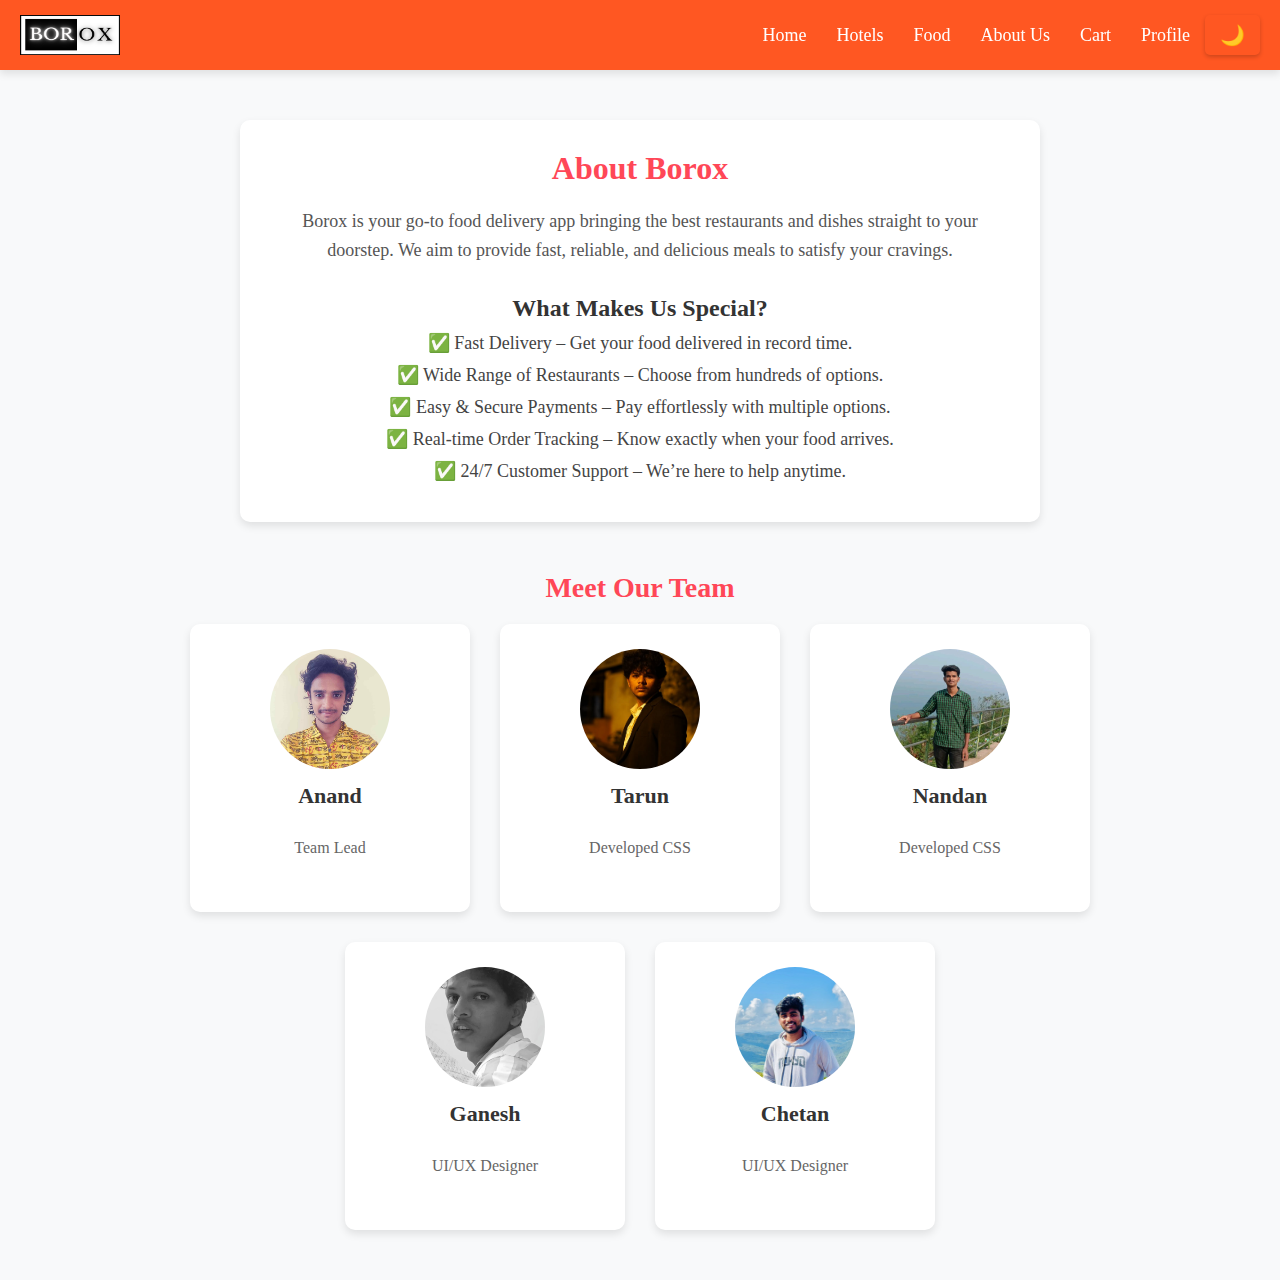
==== about.html @ 63cd8ff3 "initial commit" ====
<!DOCTYPE html>
<html lang="en">
<head>
    <meta charset="UTF-8">
    <meta name="viewport" content="width=device-width, initial-scale=1.0">
    <title>About Us - Borox</title>
    <link rel="icon" type="image/png" href="assets/logo1.png">
    <link rel="stylesheet" href="css/about.css">
    <link rel="stylesheet" href="css/style.css">
    <script defer src="js/script.js"></script>

</head>
<body>

    <header>
        <img src="assets/logo.png" alt="Borox Logo">
        <nav>
            <a href="index.html">Home</a>
            <a href="hotels.html">Hotels</a>
            <a href="food.html">Food</a>
            <a href="about.html">About Us</a>
            <a href="cart.html"><i class="fa fa-shopping-cart"></i> Cart</a>
            <a href="profile.html"><i class="fa fa-user"></i> Profile</a>
            <button id="dark-mode-toggle">🌙</button>
        </nav>
    </header>

    <section class="about-us">
        <h1>About Borox</h1>
        <p>Borox is your go-to food delivery app bringing the best restaurants and dishes straight to your doorstep. We aim to provide fast, reliable, and delicious meals to satisfy your cravings.</p>

        <h2>What Makes Us Special?</h2>
        <ul>
            <li>✅ Fast Delivery – Get your food delivered in record time.</li>
            <li>✅ Wide Range of Restaurants – Choose from hundreds of options.</li>
            <li>✅ Easy & Secure Payments – Pay effortlessly with multiple options.</li>
            <li>✅ Real-time Order Tracking – Know exactly when your food arrives.</li>
            <li>✅ 24/7 Customer Support – We’re here to help anytime.</li>
        </ul>
    </section>

    <section class="team">
        <h2>Meet Our Team</h2>
        <div class="team-container">
            <div class="team-member">
                <img src="assets/anand.png" alt="Anand">
                <h3>Anand</h3>
                <p>Team Lead</p>
            </div>
            <div class="team-member">
                <img src="assets/tarun.png" alt="Tarun">
                <h3>Tarun</h3>
                <p>Developed CSS</p>
            </div>
            <div class="team-member">
                <img src="assets/nandan.jpg" alt="Nandan">
                <h3>Nandan</h3>
                <p>Developed CSS</p>
            </div>
            <div class="team-member">
                <img src="assets/ganesh.jpg" alt="Ganesh">
                <h3>Ganesh</h3>
                <p>UI/UX Designer</p>
            </div>
            <div class="team-member">
                <img src="assets/chetan.png" alt="Chetan">
                <h3>Chetan</h3>
                <p>UI/UX Designer</p>
            </div>
        </div>
    </section>

</body>
</html>
---- css/about.css ----
/* Import Google Font */
@import url('https://fonts.googleapis.com/css2?family=Poppins:wght@300;400;600&display=swap');

* {
    margin: 0;
    padding: 0;
    box-sizing: border-box;
    font-family: 'Poppins', sans-serif;
}

/* Body */
body {
    background-color: #f5f5f5;
    color: #333;
    transition: background-color 0.3s ease, color 0.3s ease;
}

/* Dark Mode */
body.dark-mode {
    background-color: #1e1e1e;
    color: #ddd;
}

/* Header */
header {
    background: #ff4757;
    display: flex;
    justify-content: space-between;
    align-items: center;
    padding: 15px 5%;
    color: white;
    font-size: 18px;
}

body.dark-mode header {
    background: #bb2d3b;
}

/* Navigation */
nav a {
    text-decoration: none;
    color: white;
    margin: 0 15px;
    font-weight: 500;
    transition: 0.3s ease;
}

nav a:hover {
    color: #ffeaa7;
    transform: scale(1.1);
}

/* Dark Mode Toggle */
#dark-mode-toggle {
    background: white;
    color: #ff4757;
    border: none;
    padding: 8px 15px;
    border-radius: 5px;
    cursor: pointer;
    font-size: 18px;
    transition: 0.3s ease;
}

#dark-mode-toggle:hover {
    background: #ffe6e2;
}

body.dark-mode #dark-mode-toggle {
    background: #444;
    color: white;
}

body.dark-mode #dark-mode-toggle:hover {
    background: #666;
}

/* About Section */
.about-us {
    max-width: 800px;
    margin: 50px auto;
    background: white;
    padding: 30px;
    border-radius: 10px;
    box-shadow: 0 4px 8px rgba(0, 0, 0, 0.1);
    text-align: center;
    animation: fadeIn 0.8s ease-in-out;
}

body.dark-mode .about-us {
    background: #2c2c2c;
    box-shadow: 0 4px 8px rgba(255, 255, 255, 0.1);
}

.about-us h1 {
    font-size: 32px;
    color: #ff4757;
    margin-bottom: 20px;
}

.about-us p {
    font-size: 18px;
    line-height: 1.6;
    color: #555;
}

body.dark-mode .about-us p {
    color: #bbb;
}

.about-us h2 {
    font-size: 24px;
    color: #333;
    margin-top: 30px;
}

body.dark-mode .about-us h2 {
    color: white;
}

.about-us ul {
    list-style: none;
}

.about-us li {
    font-size: 18px;
    color: #444;
    margin: 10px 0;
}

body.dark-mode .about-us li {
    color: #ddd;
}

/* Team Section */
.team {
    max-width: 1000px;
    margin: 50px auto;
    text-align: center;
}

.team h2 {
    font-size: 28px;
    color: #ff4757;
    margin-bottom: 20px;
}

body.dark-mode .team h2 {
    color: #ff9999;
}

/* Team Container */
.team-container {
    display: flex;
    justify-content: center;
    gap: 30px;
    flex-wrap: wrap;
}

/* Team Member Box */
.team-member {
    background: white;
    padding: 25px;
    border-radius: 10px;
    box-shadow: 0 4px 8px rgba(0, 0, 0, 0.1);
    width: 280px;  /* Increased size */
    text-align: center;
}

body.dark-mode .team-member {
    background: #2c2c2c;
    box-shadow: 0 4px 8px rgba(255, 255, 255, 0.1);
}

/* Team Member Image */
.team-member img {
    width: 120px;
    height: 120px;
    border-radius: 50%;
    object-fit: cover;
}

/* Name and Role */
.team-member h3 {
    font-size: 22px;
    margin-top: 10px;
}

.team-member p {
    font-size: 16px;
    color: #666;
}

body.dark-mode .team-member p {
    color: #ccc;
}

/* Responsive Design */

/* Medium screens */
@media (max-width: 900px) {
    .team-container {
        justify-content: center;
    }
    .team-member {
        width: 45%;
    }
}

/* Small screens */
@media (max-width: 600px) {
    /* Header */
    header {
        flex-direction: row; /* Ensures horizontal layout */
        flex-wrap: wrap;
        justify-content: space-between; /* Keeps items aligned */
        padding: 10px;
    }

    /* Navigation */
    nav {
        display: flex;
        flex-direction: row; /* Ensures links stay in a row */
        flex-wrap: wrap;
        justify-content: center;
        gap: 10px;
    }

    nav a {
        margin: 5px;
        font-size: 16px;
    }

    /* Dark Mode Toggle */
    #dark-mode-toggle {
        font-size: 16px;
        padding: 6px 12px;
    }



    /* About Us Section */
    .about-us {
        width: 90%;
        padding: 20px;
    }

    .about-us h1 {
        font-size: 26px;
    }

    .about-us p {
        font-size: 16px;
    }

    /* Team Members */
    .team-container {
        flex-direction: column;
        align-items: center;
    }

    .team-member {
        width: 90%;
        padding: 20px;
    }

    .team-member img {
        width: 100px;
        height: 100px;
    }

    .team-member h3 {
        font-size: 20px;
    }

    .team-member p {
        font-size: 14px;
    }
}

/* Extra Small screens */
@media (max-width: 400px) {
    /* Header */
    header {
        font-size: 16px;
    }

    /* Dark Mode Toggle */
    #dark-mode-toggle {
        font-size: 14px;
        padding: 5px 10px;
    }

    /* About Section */
    .about-us h1 {
        font-size: 22px;
    }

    .about-us p {
        font-size: 14px;
    }

    /* Team Section */
    .team h2 {
        font-size: 24px;
    }

    /* Team Members */
    .team-member {
        width: 95%;
        padding: 15px;
    }

    .team-member img {
        width: 80px;
        height: 80px;
    }

    .team-member h3 {
        font-size: 18px;
    }

    .team-member p {
        font-size: 13px;
    }
}
---- css/style.css ----
/* General Styles */
* {
    margin: 0;
    padding: 0;
    box-sizing: border-box;
    font-family: 'Pacifico', cursive;
    transition: all 0.3s ease-in-out;
}

body {
    background-color: #f8f9fa;
    color: #333;
}
#dark-mode-toggle {
    background: white;
    color: #ff4757;
    border: none;
    padding: 8px 15px;
    border-radius: 5px;
    cursor: pointer;
    font-size: 18px;
    transition: background-color 0.3s ease, color 0.3s ease, transform 0.2s;
    box-shadow: 0 2px 4px rgba(0, 0, 0, 0.2);
}
/* Dark Mode */
.dark-mode {
    background-color: #121212;
    color: #ffffff;
}

.dark-mode header {
    background-color: #222;
}

.dark-mode .restaurant-card,
.dark-mode .category {
    background-color: #333;
    color: white;
}

/* Header */
header {
    display: flex;
    justify-content: space-between;
    align-items: center;
    padding: 15px 20px;
    background-color: #ff5722;
    color: white;
    position: sticky;
    top: 0;
    width: 100%;
    z-index: 1000;
    box-shadow: 0 4px 8px rgba(0, 0, 0, 0.1);
}

.logo {
    font-size: 24px;
    font-weight: bold;
    cursor: pointer;
}

nav {
    display: flex;
    align-items: center;
}

nav a {
    color: white;
    text-decoration: none;
    margin: 0 15px;
    font-size: 18px;
    position: relative;
}

nav a:hover::after {
    content: "";
    width: 100%;
    height: 3px;
    background: white;
    position: absolute;
    left: 0;
    bottom: -5px;
}

#dark-mode-toggle {
    background: none;
    border: none;
    font-size: 20px;
    cursor: pointer;
    color: white;
}

/* Hero Section */
.hero {
    text-align: center;
    padding: 60px;
    background-image: linear-gradient(to bottom, rgba(0, 0, 0, 0.5), rgba(0, 0, 0, 0.7)), 
                      url('../assets/hero-bg.jpg');
    background-size: cover;
    background-position: center;
    color: white;
}

.hero h1 {
    font-size: 48px;
    font-weight: bold;
    margin-bottom: 20px; /* Adds space below the heading */
    font-family: 'Pacifico', cursive; /* Makes the font more stylish */
}


.hero p {
    font-size: 18px;
    margin-bottom: 15px;
}

#search-bar {
    padding: 12px;
    width: 300px;
    border-radius: 25px;
    border: none;
    outline: none;
    font-size: 16px;
}

#search-btn {
    padding: 12px 20px;
    background-color: #ff9800;
    color: white;
    border: none;
    border-radius: 25px;
    cursor: pointer;
    font-size: 16px;
    margin-left: 10px;
}

#search-btn:hover {
    background-color: #e68a00;
}

/* Categories */
.categories {
    text-align: center;
    margin: 40px 0;
     padding-bottom: 20px;
    
}
.categories h2, .categories h3, .categories p {
    margin-bottom: 30px; /* Adjust spacing as needed */
}

.restaurants h2, h3,p{
    margin-bottom: 30px;
}

.category-list {
    display: flex;
    justify-content: center;
    gap: 15px;
    flex-wrap: wrap;
    
}

.category {
    padding: 15px 20px;
    background-color: #ffc107;
    border-radius: 10px;
    cursor: pointer;
    transition: transform 0.3s, background-color 0.3s;
    font-weight: bold;
}

.category:hover {
    transform: scale(1.1);
    background-color: #ff9800;
}

/* Restaurants */
.restaurants {
    text-align: center;
    margin: 30px 0;
}
img {
    height: 40px; /* Adjust size as needed */
    width: 100px; /* Maintain aspect ratio */
    cursor: pointer;
}


.restaurant-list {
    display: flex;
    justify-content: center;
    gap: 20px;
    flex-wrap: wrap;
}

.restaurant-card {
    width: 250px;
    background: white;
    padding: 15px;
    border-radius: 15px;
    box-shadow: 0 4px 8px rgba(0, 0, 0, 0.1);
    transition: transform 0.3s, box-shadow 0.3s;
}

.more-restaurants {
    text-align: center;
    margin-top: 20px;
}

.more-btn {
    display: inline-block;
    padding: 10px 20px;
    background-color: #ff5733; /* Change to match your theme */
    color: white;
    text-decoration: none;
    font-size: 16px;
    font-weight: bold;
    border-radius: 5px;
    transition: 0.3s;
}
.more-food {
    text-align: center;
    margin-top: 20px;
}

.category-list a {
    text-decoration: none;
    color: black;
    display: inline-block;
    padding: 15px;
    font-size: 18px;
    font-weight: bold;
    transition: 0.3s;
}

.category-list a:hover {
    color: #ff5733; /* Highlight on hover */
}

.more-btn {
    display: inline-block;
    padding: 10px 20px;
    background-color: #ff5733; /* Change to match your theme */
    color: white;
    text-decoration: none;
    font-size: 16px;
    font-weight: bold;
    border-radius: 5px;
    transition: 0.3s;
}

.more-btn:hover {
    background-color: #e64a19;
}

.more-btn:hover {
    background-color: #e64a19;
}


.restaurant-card img {
    width: 100%;
    height: 190px;
    border-radius: 10px;
}

.restaurant-card h3 {
    margin: 10px 0;
}

.restaurant-card p {
    color: gray;
    font-size: 14px;
}

.restaurant-card button {
    padding: 10px 15px;
    background-color: #ff5722;
    color: white;
    border: none;
    cursor: pointer;
    border-radius: 20px;
    font-size: 14px;
}

.restaurant-card:hover {
    transform: scale(1.05);
    box-shadow: 0 6px 12px rgba(0, 0, 0, 0.2);
}

/* Footer */
footer {
    text-align: center;
    padding: 15px;
    background-color: #333;
    color: white;
}

/* Dark Mode Buttons */
.dark-mode button {
    background-color: #ff9800;
}

/* Animations */
@keyframes fadeIn {
    0% {
        opacity: 0;
        transform: translateY(-20px);
    }
    100% {
        opacity: 1;
        transform: translateY(0);
    }
}

/* Responsive Design */
@media (max-width: 768px) {
    nav {
        display: flex;
        flex-direction: column;
        align-items: center;
    }
    
    .restaurant-list {
        flex-direction: column;
    }
    
    .restaurant-card {
        width: 90%;
    }
    
    #search-bar {
        width: 80%;
    }
    
    .checkout input, 
    .checkout select {
        width: 90%;
    }
}
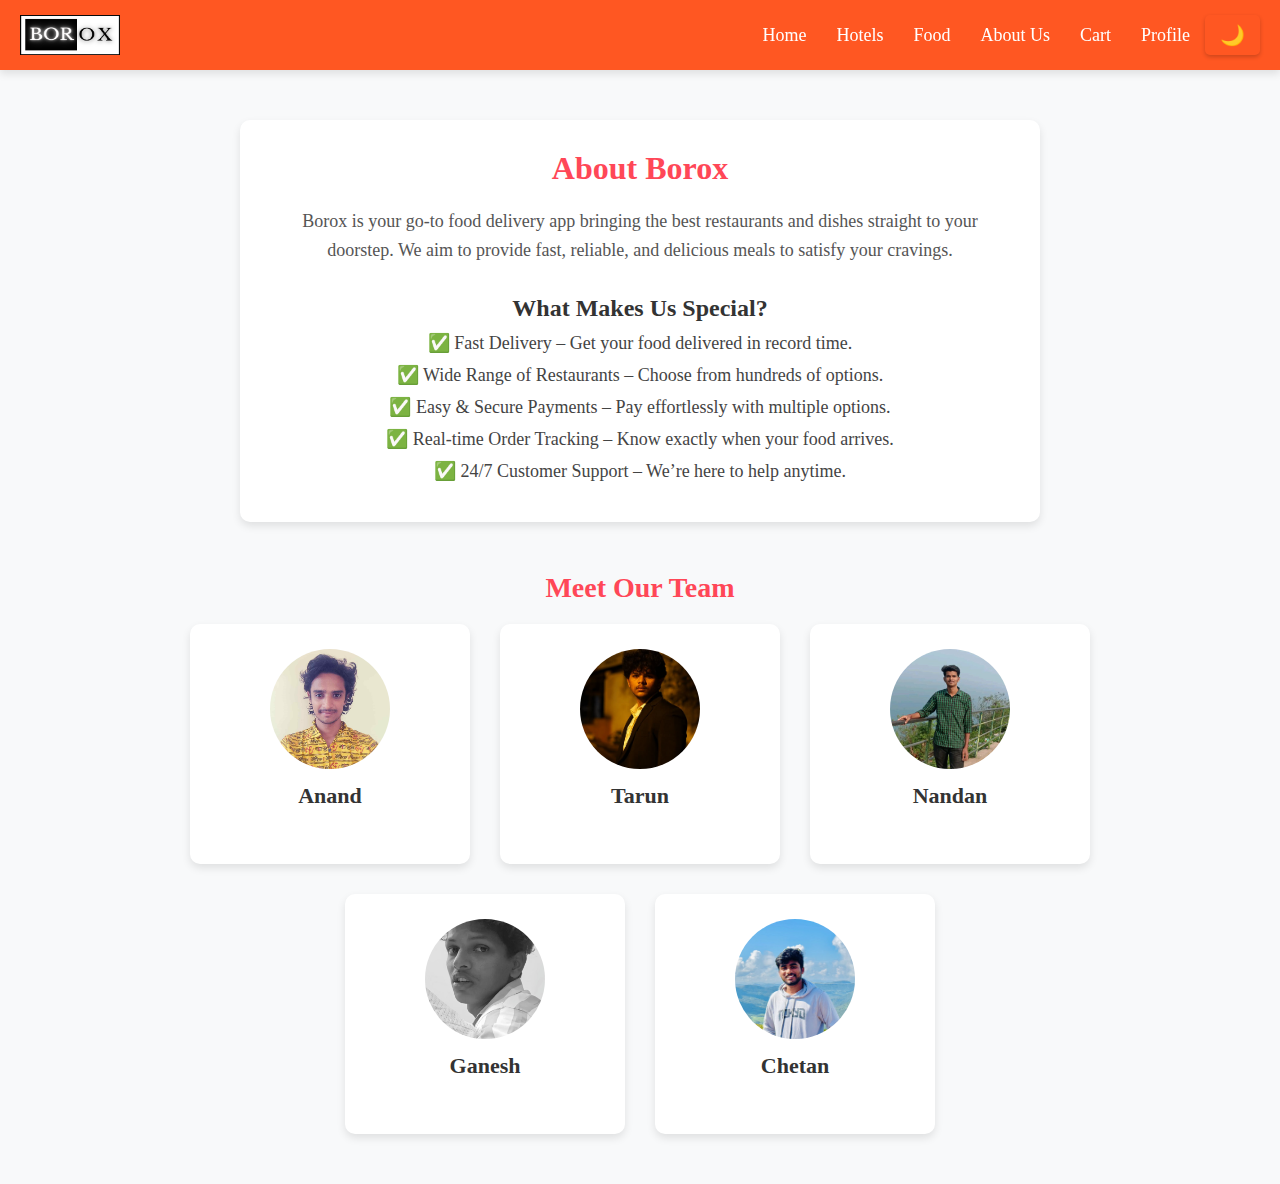
==== commit 2ef56467: "Update about.html" ====
--- a/about.html
+++ b/about.html
@@ -1,74 +1,85 @@
-<!DOCTYPE html>
-<html lang="en">
-<head>
-    <meta charset="UTF-8">
-    <meta name="viewport" content="width=device-width, initial-scale=1.0">
-    <title>About Us - Borox</title>
-    <link rel="icon" type="image/png" href="assets/logo1.png">
-    <link rel="stylesheet" href="css/about.css">
-    <link rel="stylesheet" href="css/style.css">
-    <script defer src="js/script.js"></script>
-
-</head>
-<body>
-
-    <header>
-        <img src="assets/logo.png" alt="Borox Logo">
-        <nav>
-            <a href="index.html">Home</a>
-            <a href="hotels.html">Hotels</a>
-            <a href="food.html">Food</a>
-            <a href="about.html">About Us</a>
-            <a href="cart.html"><i class="fa fa-shopping-cart"></i> Cart</a>
-            <a href="profile.html"><i class="fa fa-user"></i> Profile</a>
-            <button id="dark-mode-toggle">🌙</button>
-        </nav>
-    </header>
-
-    <section class="about-us">
-        <h1>About Borox</h1>
-        <p>Borox is your go-to food delivery app bringing the best restaurants and dishes straight to your doorstep. We aim to provide fast, reliable, and delicious meals to satisfy your cravings.</p>
-
-        <h2>What Makes Us Special?</h2>
-        <ul>
-            <li>✅ Fast Delivery – Get your food delivered in record time.</li>
-            <li>✅ Wide Range of Restaurants – Choose from hundreds of options.</li>
-            <li>✅ Easy & Secure Payments – Pay effortlessly with multiple options.</li>
-            <li>✅ Real-time Order Tracking – Know exactly when your food arrives.</li>
-            <li>✅ 24/7 Customer Support – We’re here to help anytime.</li>
-        </ul>
-    </section>
-
-    <section class="team">
-        <h2>Meet Our Team</h2>
-        <div class="team-container">
-            <div class="team-member">
-                <img src="assets/anand.png" alt="Anand">
-                <h3>Anand</h3>
-                <p>Team Lead</p>
-            </div>
-            <div class="team-member">
-                <img src="assets/tarun.png" alt="Tarun">
-                <h3>Tarun</h3>
-                <p>Developed CSS</p>
-            </div>
-            <div class="team-member">
-                <img src="assets/nandan.jpg" alt="Nandan">
-                <h3>Nandan</h3>
-                <p>Developed CSS</p>
-            </div>
-            <div class="team-member">
-                <img src="assets/ganesh.jpg" alt="Ganesh">
-                <h3>Ganesh</h3>
-                <p>UI/UX Designer</p>
-            </div>
-            <div class="team-member">
-                <img src="assets/chetan.png" alt="Chetan">
-                <h3>Chetan</h3>
-                <p>UI/UX Designer</p>
-            </div>
-        </div>
-    </section>
-
-</body>
-</html>
+<!DOCTYPE html>
+<html lang="en">
+<head>
+    <meta charset="UTF-8">
+    <meta name="viewport" content="width=device-width, initial-scale=1.0">
+    <title>About Us - Borox</title>
+    <link rel="icon" type="image/png" href="assets/logo1.png">
+    <link rel="stylesheet" href="css/about.css">
+    <link rel="stylesheet" href="css/style.css">
+    <script defer src="js/script.js"></script>
+
+</head>
+<body>
+
+    <header>
+        <img src="assets/logo.png" alt="Borox Logo">
+        <nav>
+            <a href="index.html">Home</a>
+            <a href="hotels.html">Hotels</a>
+            <a href="food.html">Food</a>
+            <a href="about.html">About Us</a>
+            <a href="cart.html"><i class="fa fa-shopping-cart"></i> Cart</a>
+            <a href="profile.html"><i class="fa fa-user"></i> Profile</a>
+            <button id="dark-mode-toggle">🌙</button>
+        </nav>
+    </header>
+
+    <section class="about-us">
+        <h1>About Borox</h1>
+        <p>Borox is your go-to food delivery app bringing the best restaurants and dishes straight to your doorstep. We aim to provide fast, reliable, and delicious meals to satisfy your cravings.</p>
+
+        <h2>What Makes Us Special?</h2>
+        <ul>
+            <li>✅ Fast Delivery – Get your food delivered in record time.</li>
+            <li>✅ Wide Range of Restaurants – Choose from hundreds of options.</li>
+            <li>✅ Easy & Secure Payments – Pay effortlessly with multiple options.</li>
+            <li>✅ Real-time Order Tracking – Know exactly when your food arrives.</li>
+            <li>✅ 24/7 Customer Support – We’re here to help anytime.</li>
+        </ul>
+    </section>
+
+    <section class="team">
+        <h2>Meet Our Team</h2>
+        <div class="team-container">
+            <div class="team-member">
+                <a href="https://www.linkedin.com/in/anand-sai-lattala-b2238b260/" target="_blank">
+                    <img src="assets/anand.png" alt="Anand">
+                    <h3>Anand</h3>
+                  
+                </a>
+            </div>
+            <div class="team-member">
+                <a href="https://www.linkedin.com/in/tarun-salana-40269a258/" target="_blank">
+                    <img src="assets/tarun.png" alt="Tarun">
+                    <h3>Tarun</h3>
+                   
+                </a>
+            </div>
+            <div class="team-member">
+                <a href="https://www.linkedin.com/in/nandan-chilukuri/" target="_blank">
+                    <img src="assets/nandan.jpg" alt="Nandan">
+                    <h3>Nandan</h3>
+                  
+                </a>
+            </div>
+            <div class="team-member">
+                <a href="https://www.linkedin.com/in/yerninti-ganesh-b66195256/" target="_blank">
+                    <img src="assets/ganesh.jpg" alt="Ganesh">
+                    <h3>Ganesh</h3>
+                   
+                </a>
+            </div>
+            <div class="team-member">
+                <a href="https://www.linkedin.com/in/chetanraju-madasu-ba3bba283/" target="_blank">
+                    <img src="assets/chetan.png" alt="Chetan">
+                    <h3>Chetan</h3>
+
+                </a>
+            </div>
+        </div>
+    </section>
+    
+
+</body>
+</html>
--- a/css/about.css
+++ b/css/about.css
@@ -185,6 +185,15 @@
     font-size: 22px;
     margin-top: 10px;
 }
+.team-member a {
+    text-decoration: none;
+    color: inherit; /* Keeps the original text color */
+    display: block; /* Makes the entire div clickable */
+    text-align: center;
+}
+.team-member a:hover {
+    color: #0077b5; /* LinkedIn blue on hover */
+}
 
 .team-member p {
     font-size: 16px;
